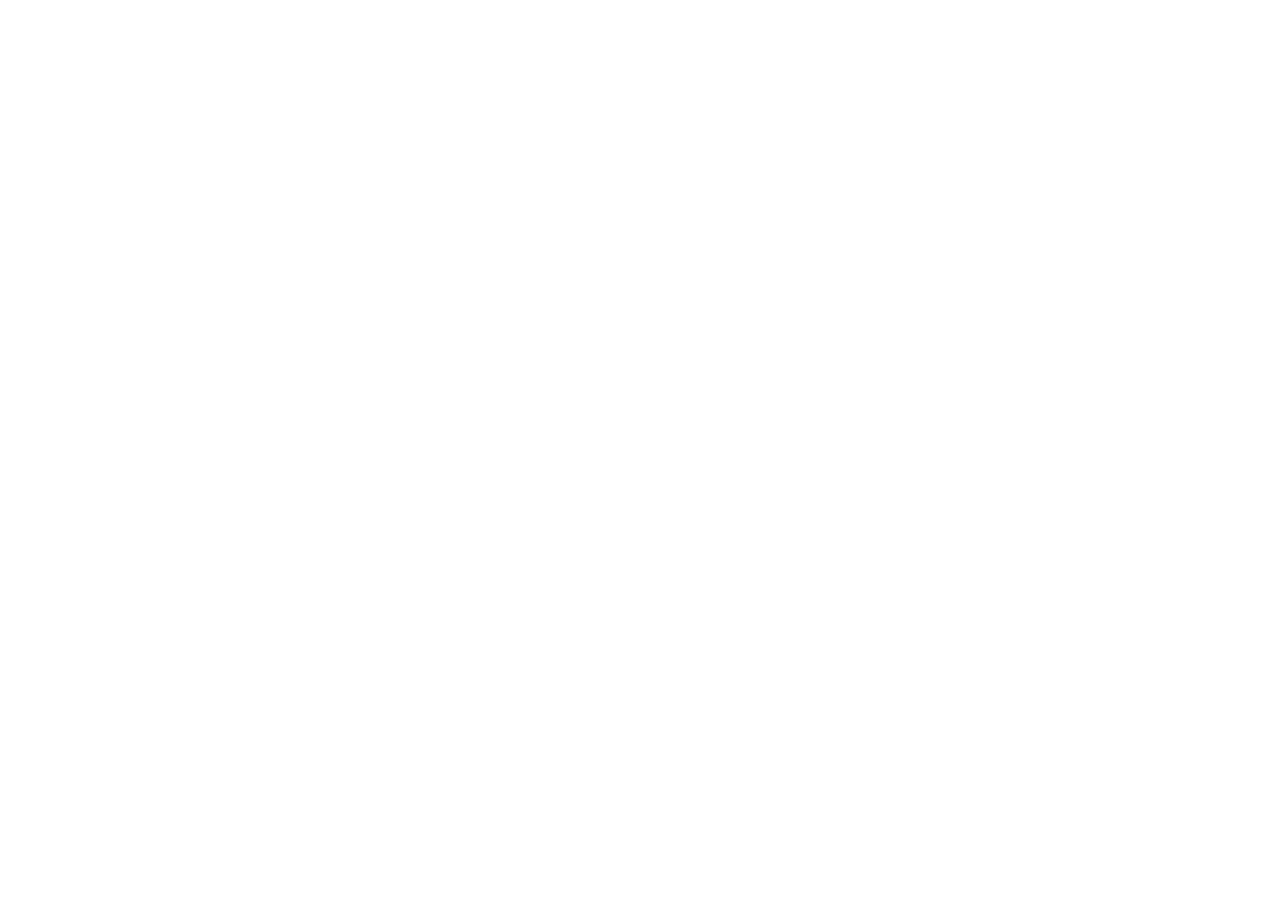
==== checkout-page/index.html @ a96fd0a9 "Initial Files" ====
<!DOCTYPE html>
<html lang="en">

<head>
    <meta charset="UTF-8">
    <meta http-equiv="X-UA-Compatible" content="IE=edge">
    <meta name="viewport" content="width=device-width, initial-scale=1.0">
    <link rel="stylesheet" href="main.css">
    <link rel="preconnect" href="https://fonts.gstatic.com">
    <link href="https://fonts.googleapis.com/css2?family=Montserrat:wght@600;700&display=swap" rel="stylesheet">
    <title>Checkout Page | Flacial</title>
</head>

<body>

</body>

</html>
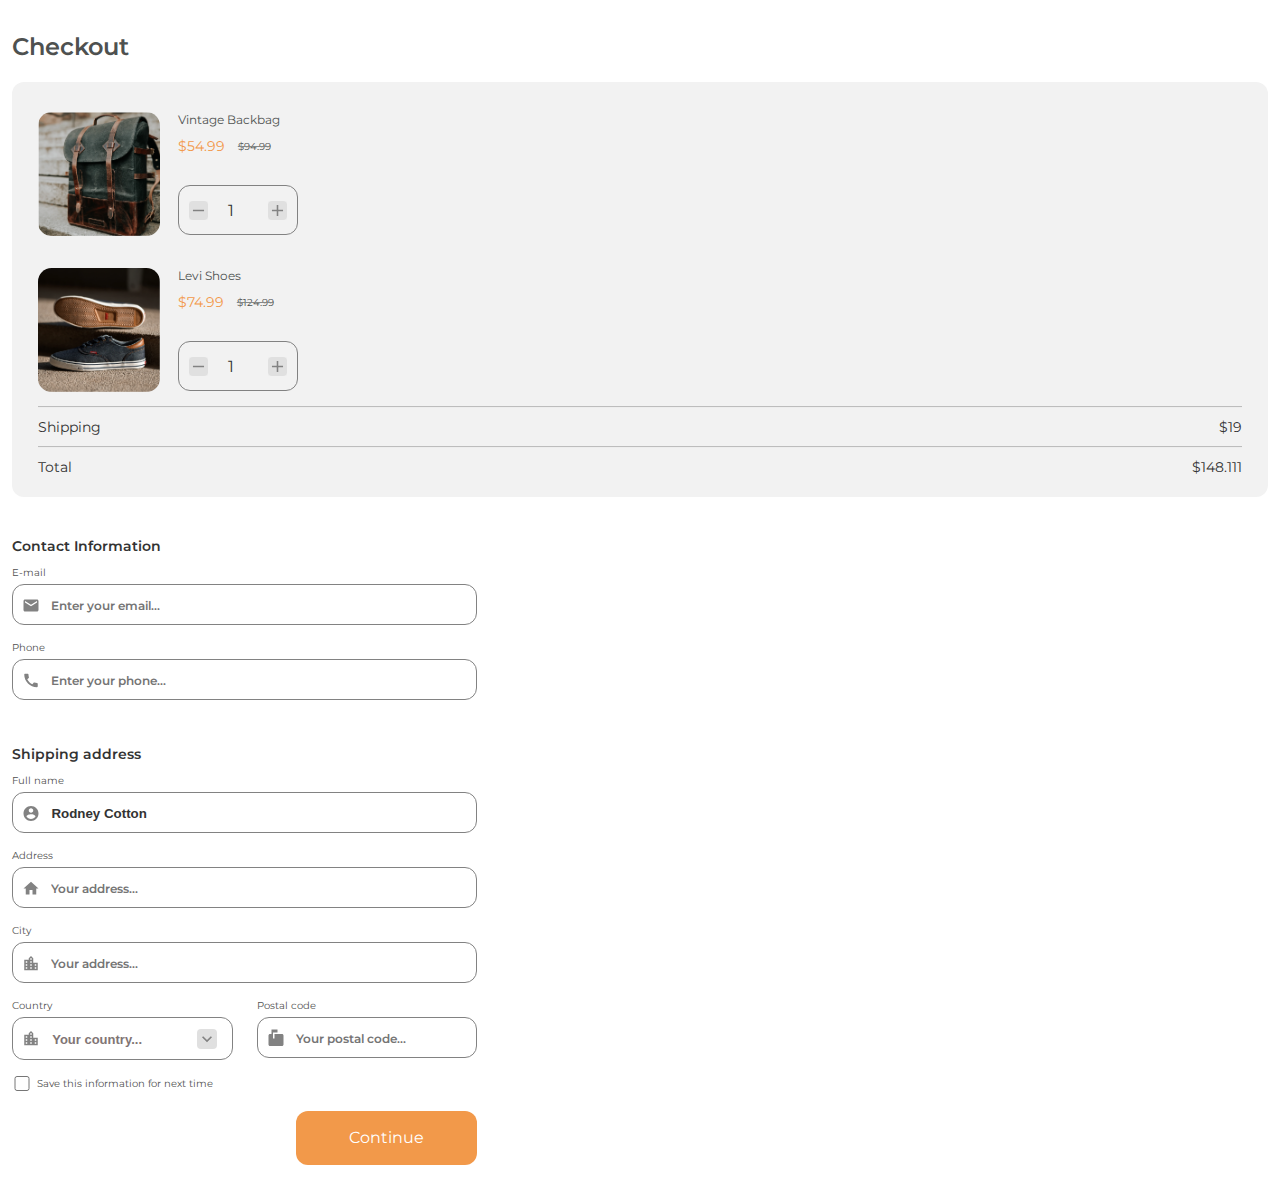
==== commit 2cebb7c9: "Build mobile view" ====
--- a/checkout-page/index.html
+++ b/checkout-page/index.html
@@ -12,7 +12,195 @@
 </head>
 
 <body>
-
+    <div class="wrapper">
+        <header>
+            <h2>
+                Checkout
+            </h2>
+        </header>
+        <div class="checkout">
+            <div class="checkout-items">
+                <div class="checkout-items-item">
+                    <div class="checkout-items-item-image">
+                        <img src="./photo1.png" alt="Bag" width="122" height="124">
+                    </div>
+                    <div class="checkout-items-item-info">
+                        <span class="checkout-items-item-info-name">
+                            Vintage Backbag
+                        </span>
+                        <div class="checkout-items-item-info-totals">
+                            <span class="checkout-items-item-info-price">
+                                $54.99
+                            </span>
+                            <span class="checkout-items-item-info-discount">
+                                $94.99
+                            </span>
+                        </div>
+                        <div class="checkout-button">
+                            <button>
+                                <svg xmlns="http://www.w3.org/2000/svg" height="19px" viewBox="0 0 24 24" width="19px"
+                                    fill="#828282">
+                                    <path d="M0 0h24v24H0V0z" fill="none" />
+                                    <path d="M19 13H5v-2h14v2z" /></svg>
+                            </button>
+                            <input class="button-input" type="number" value="1" />
+                            <button>
+                                <svg xmlns="http://www.w3.org/2000/svg" height="19px" viewBox="0 0 24 24" width="19px"
+                                    fill="#828282">
+                                    <path d="M0 0h24v24H0V0z" fill="none" />
+                                    <path d="M19 13h-6v6h-2v-6H5v-2h6V5h2v6h6v2z" /></svg>
+                            </button>
+                        </div>
+                    </div>
+                </div>
+                <div class="checkout-items-item">
+                    <div class="checkout-items-item-image">
+                        <img src="./photo2.png" alt="Shoe" width="122" height="124">
+                    </div>
+                    <div class="checkout-items-item-info">
+                        <span class="checkout-items-item-info-name">
+                            Levi Shoes
+                        </span>
+                        <div class="checkout-items-item-info-totals">
+                            <span class="checkout-items-item-info-price">
+                                $74.99
+                            </span>
+                            <span class="checkout-items-item-info-discount">
+                                $124.99
+                            </span>
+                        </div>
+                        <div class="checkout-button">
+                            <button>
+                                <svg xmlns="http://www.w3.org/2000/svg" height="19px" viewBox="0 0 24 24" width="19px"
+                                    fill="#828282">
+                                    <path d="M0 0h24v24H0V0z" fill="none" />
+                                    <path d="M19 13H5v-2h14v2z" /></svg>
+                            </button>
+                            <input class="button-input" type="number" value="1">
+                            <button>
+                                <svg xmlns="http://www.w3.org/2000/svg" height="19px" viewBox="0 0 24 24" width="19px"
+                                    fill="#828282">
+                                    <path d="M0 0h24v24H0V0z" fill="none" />
+                                    <path d="M19 13h-6v6h-2v-6H5v-2h6V5h2v6h6v2z" /></svg>
+                            </button>
+                        </div>
+                    </div>
+                </div>
+                <div class="checkout-items-item">
+
+                </div>
+            </div>
+            <div class="checkout-price">
+                <hr>
+                <div class="checkout-price-fin">
+                    <span class="checkout-price-fin-name">Shipping</span>
+                    <span class="checkout-price-fin-price">$19</span>
+                </div>
+                <hr>
+                <div class="checkout-price-fin">
+                    <span class="checkout-price-fin-name">Total</span>
+                    <span class="checkout-price-fin-price">$148.111</span>
+                </div>
+            </div>
+        </div>
+        <form class="input-fields">
+            <div class="input-fields-contact">
+                <h4>Contact Information</h4>
+                <div class="input-field">
+                    <span>E-mail</span>
+                    <input type="email" required placeholder="Enter your email...">
+                    <svg xmlns="http://www.w3.org/2000/svg" height="19px" viewBox="0 0 24 24" width="18px"
+                        fill="#000000">
+                        <path d="M0 0h24v24H0z" fill="none" />
+                        <path
+                            d="M20 4H4c-1.1 0-1.99.9-1.99 2L2 18c0 1.1.9 2 2 2h16c1.1 0 2-.9 2-2V6c0-1.1-.9-2-2-2zm0 4l-8 5-8-5V6l8 5 8-5v2z" />
+                        </svg>
+                </div>
+                <div class="input-field">
+                    <span>Phone</span>
+                    <input type="number" required placeholder="Enter your phone...">
+                    <svg xmlns="http://www.w3.org/2000/svg" height="19px" viewBox="0 0 24 24" width="18px"
+                        fill="#000000">
+                        <path d="M0 0h24v24H0z" fill="none" />
+                        <path
+                            d="M20.01 15.38c-1.23 0-2.42-.2-3.53-.56-.35-.12-.74-.03-1.01.24l-1.57 1.97c-2.83-1.35-5.48-3.9-6.89-6.83l1.95-1.66c.27-.28.35-.67.24-1.02-.37-1.11-.56-2.3-.56-3.53 0-.54-.45-.99-.99-.99H4.19C3.65 3 3 3.24 3 3.99 3 13.28 10.73 21 20.01 21c.71 0 .99-.63.99-1.18v-3.45c0-.54-.45-.99-.99-.99z" />
+                        </svg>
+                </div>
+            </div>
+            <div class="input-fields-address">
+                    <h4>Shipping address</h4>
+                    <div class="input-field">
+                        <span>Full name</span>
+                        <input type="text" required placeholder="Your full name..." value="Rodney Cotton">
+                        <svg xmlns="http://www.w3.org/2000/svg" height="19px" viewBox="0 0 24 24" width="18px"
+                            fill="#000000">
+                            <path d="M0 0h24v24H0z" fill="none" />
+                            <path
+                                d="M12 2C6.48 2 2 6.48 2 12s4.48 10 10 10 10-4.48 10-10S17.52 2 12 2zm0 3c1.66 0 3 1.34 3 3s-1.34 3-3 3-3-1.34-3-3 1.34-3 3-3zm0 14.2c-2.5 0-4.71-1.28-6-3.22.03-1.99 4-3.08 6-3.08 1.99 0 5.97 1.09 6 3.08-1.29 1.94-3.5 3.22-6 3.22z" />
+                            </svg>
+                    </div>
+                    <div class="input-field">
+                        <span>Address</span>
+                        <input type="text" required placeholder="Your address...">
+                        <svg xmlns="http://www.w3.org/2000/svg" height="19px" viewBox="0 0 24 24" width="18px"
+                            fill="#000000">
+                            <path d="M0 0h24v24H0z" fill="none" />
+                            <path d="M10 20v-6h4v6h5v-8h3L12 3 2 12h3v8z" /></svg>
+                    </div>
+                    <div class="input-field">
+                        <span>City</span>
+                        <input type="text" required placeholder="Your address...">
+                        <svg xmlns="http://www.w3.org/2000/svg" height="19px" viewBox="0 0 24 24" width="18px"
+                            fill="#000000">
+                            <path d="M0 0h24v24H0z" fill="none" />
+                            <path
+                                d="M15 11V5l-3-3-3 3v2H3v14h18V11h-6zm-8 8H5v-2h2v2zm0-4H5v-2h2v2zm0-4H5V9h2v2zm6 8h-2v-2h2v2zm0-4h-2v-2h2v2zm0-4h-2V9h2v2zm0-4h-2V5h2v2zm6 12h-2v-2h2v2zm0-4h-2v-2h2v2z" />
+                            </svg>
+                    </div>
+                    <div class="location-info">
+                        <div class="input-field">
+                            <span>Country</span>
+                            <div class="select-container">
+                                <div class="select">
+                                    <select>
+                                        <option class="default-option" value="">Your country...</option>
+                                        <option value="Iceland">Iceland</option>
+                                        <option value="United Kingdom">United Kingdom</option>
+                                        <option value="Palestine">Palestine</option>
+                                    </select>
+                                    <svg xmlns="http://www.w3.org/2000/svg" height="24" viewBox="0 0 24 24" width="24">
+                                        <path d="M24 24H0V0h24v24z" fill="none" opacity=".87" />
+                                        <path d="M16.59 8.59L12 13.17 7.41 8.59 6 10l6 6 6-6-1.41-1.41z" /></svg>
+                                </div>
+                            </div>
+                            <svg xmlns="http://www.w3.org/2000/svg" height="19px" viewBox="0 0 24 24" width="18px"
+                                fill="#000000">
+                                <path d="M0 0h24v24H0z" fill="none" />
+                                <path
+                                    d="M15 11V5l-3-3-3 3v2H3v14h18V11h-6zm-8 8H5v-2h2v2zm0-4H5v-2h2v2zm0-4H5V9h2v2zm6 8h-2v-2h2v2zm0-4h-2v-2h2v2zm0-4h-2V9h2v2zm0-4h-2V5h2v2zm6 12h-2v-2h2v2zm0-4h-2v-2h2v2z" />
+                                </svg>
+                        </div>
+                        <div class="input-field">
+                            <span>Postal code</span>
+                            <input type="number" required placeholder="Your postal code...">
+                            <svg xmlns="http://www.w3.org/2000/svg" height="19px" viewBox="0 0 24 24" width="18px"
+                                fill="#000000">
+                                <path d="M-618-3000H782V600H-618zM0 0h24v24H0z" fill="none" />
+                                <path
+                                    d="M20 6H10v6H8V4h6V0H6v6H4c-1.1 0-2 .9-2 2v12c0 1.1.9 2 2 2h16c1.1 0 2-.9 2-2V8c0-1.1-.9-2-2-2z" />
+                                </svg>
+                        </div>
+                    </div>
+            </div>
+            <div class="checkbox-container">
+                <input class="checkbox" type="checkbox">
+                <label for="checkbox">Save this information for next time</label>
+            </div>
+            <div class="submit-button-container">
+                <input type="submit" value="Continue">
+            </div>
+        </form>
+    </div>
 </body>
 
 </html>--- a/checkout-page/main.css
+++ b/checkout-page/main.css
@@ -0,0 +1,315 @@
+*,
+*::before,
+*::after {
+    box-sizing: border-box;
+    padding: 0;
+    margin: 0;
+}
+
+:root {
+    --size-14: 0.875rem;
+    --size-24: 1.5rem;
+    --size-12: 0.75rem;
+    --size-18: 1.125rem;
+    --size-10: 0.625rem;
+    --color-gray2:#4E5150;
+    --color-gray4:#BDBDBD;
+    --color-gray1:#E5E5E5;
+    --color-gray3:#A9A9A9;
+    --color-gray5:#333333;
+    --color-gray9:#828282;
+    --color-gray7:#4F4F4F;
+    --color-gray8:#E0E0E0;
+    --color-gray6:#F2F2F2;
+    --fonts-monst: "Montserrat", sans-serif;
+}
+
+.wrapper {
+    padding: 2rem var(--size-12) 2rem var(--size-12);
+}
+
+header h2 {
+    font-family: var(--fonts-monst);
+    color: #4E5150;
+    font-weight: 600;
+    margin: 0;
+}
+
+.checkout {
+    background-color: var(--color-gray6);
+    border-radius: var(--size-12);
+    margin-top: 1.3125rem;
+    padding: 1.875rem 1.625rem 1.3rem 1.625rem;
+}
+
+.checkout-items {
+    font-family: var(--fonts-monst);
+    color: var(--color-gray2);
+}
+
+.checkout-items .checkout-items-item:nth-child(1) {
+    margin-bottom: 1.75rem;
+}
+
+.checkout-items-item {
+    display: flex;
+}
+
+.checkout-items-item-info {
+    display: flex;
+    flex-direction: column;
+    flex: 1;
+}
+
+.checkout-items-item-info-name {
+    font-size: var(--size-12);
+    margin-bottom: 0.3125rem;
+}
+
+.checkout-items-item-info-price {
+    font-size: var(--size-14);
+    color:#F2994A;
+    margin-right: 0.8rem;
+}
+
+.checkout-items-item-info-discount {
+    font-size: var(--size-10);
+    text-decoration: line-through;
+    text-decoration-color: #858887;
+}
+
+.checkout-items-item-image img {
+    border-radius: 0.85rem;
+    margin-right: var(--size-18);
+}
+
+.checkout-items-item-info-totals {
+    display: flex;
+    align-items: center;
+    margin-top: 0.3125rem;
+}
+
+.checkout-button {
+    border-radius: 12px;
+    border: 1px solid #828282;
+    display: flex;
+    padding: .9rem var(--size-10) .9rem var(--size-10);
+    margin-top: auto;
+    margin-bottom: 0.3rem;
+    max-width: 7.5rem;
+    justify-content: space-between;
+    align-items: center;
+}
+
+.checkout-button svg {
+    border-radius: 4px;
+    background-color: #E0E0E0;
+    transition: all .3s ease;
+}
+
+button {
+    border: none;
+    display: flex;
+    cursor: pointer;
+}
+
+.button-input {
+    border: none;
+    background: transparent;
+    width: 50%;
+    font-family: var(--fonts-monst);
+    font-size: 1rem;
+    color: #333333;
+    text-align: center;
+}
+
+button:hover svg{
+    background-color: #c4c4c4;
+}
+
+.checkout-price-fin {
+    font-family: var(--fonts-monst);
+    color: #333333;
+    font-size: var(--size-14);
+    display: flex;
+}
+
+.checkout-price-fin-price {
+    margin-left: auto;
+}
+
+hr {
+    border-top: 1px solid #BDBDBD;
+    border-left: none;
+    border-right: none;
+    margin-top: var(--size-10);
+    margin-bottom: var(--size-10);
+}
+
+.input-fields {
+    font-family: var(--fonts-monst);
+    margin-top: 2.5rem;
+    max-width: 465px;
+}
+
+.input-field {
+    position: relative;
+    margin-bottom: 1rem;
+}
+
+.input-fields-contact {
+    margin-bottom: 2.8125rem;
+}
+
+.input-fields-contact h4, .input-fields-address h4 {
+    color: var(--color-gray5);
+    font-weight: 600;
+    margin-bottom: 0.6875rem;
+    font-size: var(--size-14);
+}
+
+.input-field span {
+    font-size: var(--size-10);
+    color: var(--color-gray7);
+    margin-bottom: 0.3125rem;
+    display: block;
+}
+
+.input-field input, select {
+    display: block;
+    border: 1px solid #828282;
+    border-radius: 12px;
+    width: 100%;
+    padding: 0.8rem 0.2rem 0.7rem 2.4rem;
+    color: var(--color-gray5);
+    font-weight: 600;
+    max-width: 465px;
+}
+
+.input-field input:focus {
+    box-shadow: 0 0 0 3px rgb(185, 185, 255);
+    outline: none;
+}
+
+.input-field svg {
+    position: absolute;
+    fill: #828282;
+    top: 1.9rem;
+    left: 10px;
+}
+
+::placeholder {
+    font-family: 'Montserrat';
+    font-style: normal;
+    font-weight: 600;
+    font-size: var(--size-12);
+    line-height: 15px;
+}
+
+.default-option {
+    font-family: 'Montserrat';
+    font-style: normal;
+    font-weight: 600;
+    font-size: var(--size-12);
+    line-height: 15px;
+    color: var(--color-gray5);
+}
+
+.location-info {
+    display: grid;
+    grid-template-columns: 1fr 1fr;
+    column-gap: 1.5rem;
+    max-width: 465px;
+}
+
+select {
+    background-color: transparent;
+    color: #817575;
+    padding: 0.8rem 0.2rem 0.7rem 2.2rem;
+    font-size: 13px;
+}
+
+.select {
+    position: relative;
+}
+
+.select::before {
+    content: '';
+    width: 20px;
+    height: 20px;
+    background-color: white;
+    position: absolute;
+    right: 1%;
+    top: 25%;
+    pointer-events: none;
+}
+
+
+.select svg {
+    width: 20px;
+    height: 20px;
+    background-color: #E0E0E0;
+    position: absolute;
+    left: 84%;
+    top: 29%;
+    border-radius: 4px;
+    pointer-events: none;
+}
+
+option {
+    font-size: 14px;
+    font-weight: 600;
+}
+
+.checkbox {
+    width: 20px;
+    height: 15px;
+}
+
+.checkbox-container {
+    display: flex;
+    align-items: center;
+}
+
+label {
+    font-size: 10px;
+    color: var(--color-gray7);
+    font-family: var(--fonts-monst);
+    margin-left: 0.3rem;
+}
+
+.submit-button-container {
+    display: flex;
+    justify-content: flex-end;
+    margin-top: 1.25rem;
+}
+
+.submit-button-container input {
+    border: none;
+    background-color: #F2994A;
+    color: white;
+    font-family: 'Montserrat';
+    padding: 1.1rem 3.3rem 1.1rem 3.3rem;
+    font-size: 1rem;
+    border-radius: 12px;
+}
+
+@media only screen and (max-width: 340px) {
+    .checkout-items-item {
+        display: flex;
+        flex-direction: column;
+        align-items: center;
+    }
+
+    .checkout-button {
+        margin-top: 1rem;
+    }
+
+    .checkout-items-item-image img {
+        margin-right: 0;
+    }
+
+    .location-info {
+        display: block;
+    }
+}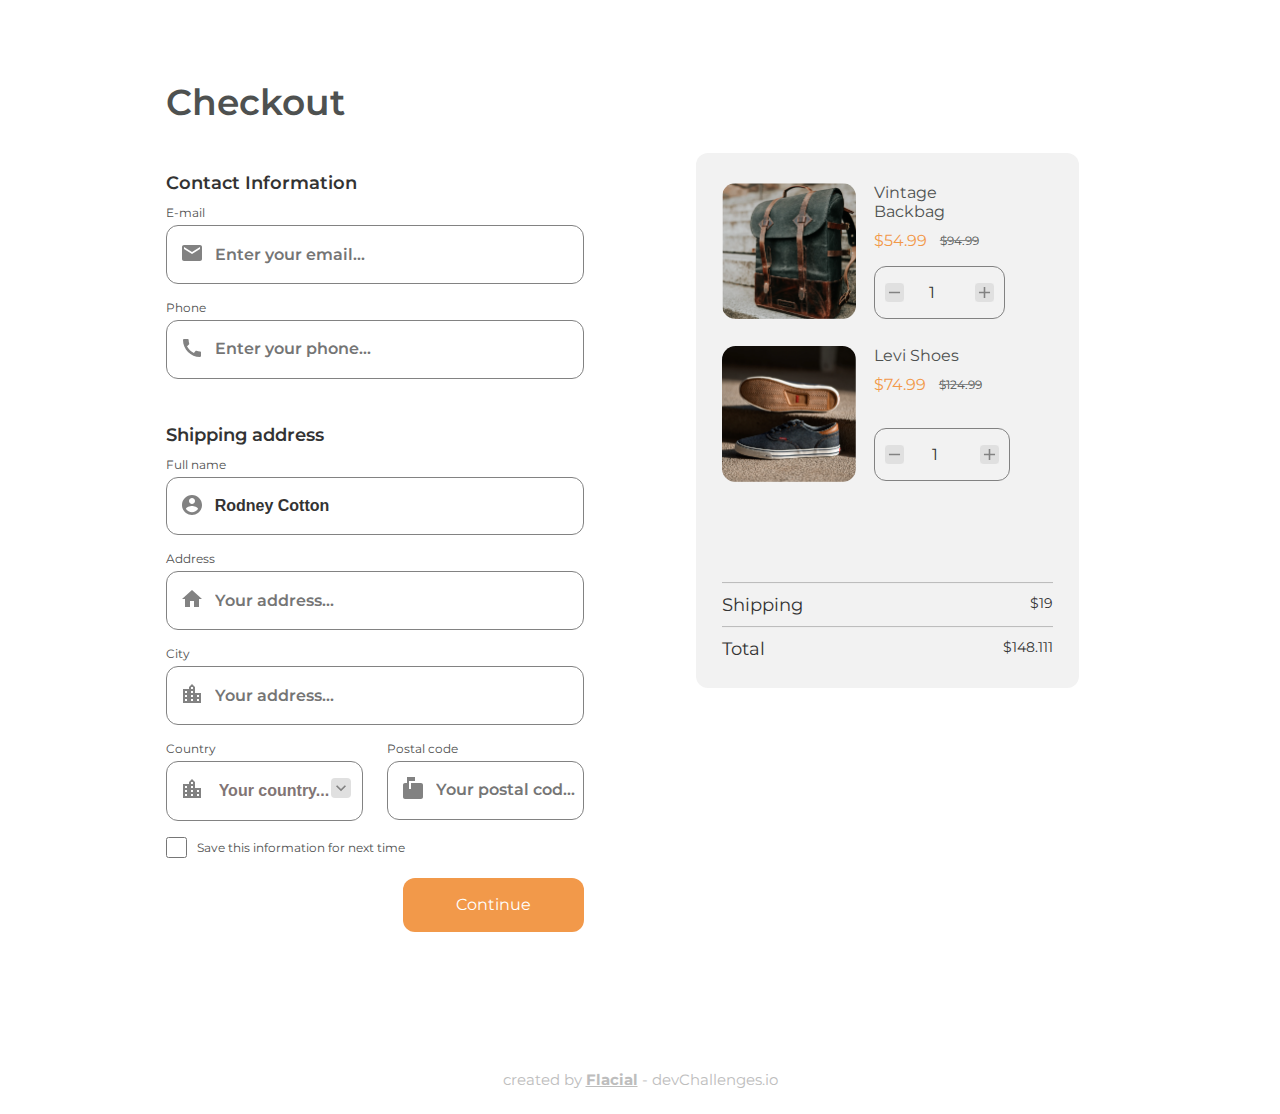
==== commit 7a895255: "Complete Project" ====
--- a/checkout-page/index.html
+++ b/checkout-page/index.html
@@ -5,6 +5,10 @@
     <meta charset="UTF-8">
     <meta http-equiv="X-UA-Compatible" content="IE=edge">
     <meta name="viewport" content="width=device-width, initial-scale=1.0">
+    <link rel="apple-touch-icon" sizes="180x180" href=".assets/apple-touch-icon.png">
+    <link rel="icon" type="image/png" sizes="32x32" href="./assets/favicon-32x32.png">
+    <link rel="icon" type="image/png" sizes="16x16" href="./assets/favicon-16x16.png">
+    <link rel="manifest" href="./assets/site.webmanifest">
     <link rel="stylesheet" href="main.css">
     <link rel="preconnect" href="https://fonts.gstatic.com">
     <link href="https://fonts.googleapis.com/css2?family=Montserrat:wght@600;700&display=swap" rel="stylesheet">
@@ -12,167 +16,145 @@
 </head>
 
 <body>
-    <div class="wrapper">
-        <header>
-            <h2>
-                Checkout
-            </h2>
-        </header>
-        <div class="checkout">
-            <div class="checkout-items">
-                <div class="checkout-items-item">
-                    <div class="checkout-items-item-image">
-                        <img src="./photo1.png" alt="Bag" width="122" height="124">
-                    </div>
-                    <div class="checkout-items-item-info">
-                        <span class="checkout-items-item-info-name">
-                            Vintage Backbag
-                        </span>
-                        <div class="checkout-items-item-info-totals">
-                            <span class="checkout-items-item-info-price">
-                                $54.99
+    <div class="parent-wrapper">
+        <div class="wrapper">
+            <header>
+                <h2>
+                    Checkout
+                </h2>
+            </header>
+            <div class="checkout">
+                <div class="checkout-items">
+                    <div class="checkout-items-item">
+                        <div class="checkout-items-item-image">
+                            <img src="./photo1.png" alt="Bag" width="122" height="124">
+                        </div>
+                        <div class="checkout-items-item-info">
+                            <span class="checkout-items-item-info-name">
+                                Vintage Backbag
                             </span>
-                            <span class="checkout-items-item-info-discount">
-                                $94.99
+                            <div class="checkout-items-item-info-totals">
+                                <span class="checkout-items-item-info-price">
+                                    $54.99
+                                </span>
+                                <span class="checkout-items-item-info-discount">
+                                    $94.99
+                                </span>
+                            </div>
+                            <div class="checkout-button">
+                                <button>
+                                    <svg xmlns="http://www.w3.org/2000/svg" height="19px" viewBox="0 0 24 24" width="19px"
+                                        fill="#828282">
+                                        <path d="M0 0h24v24H0V0z" fill="none" />
+                                        <path d="M19 13H5v-2h14v2z" /></svg>
+                                </button>
+                                <input class="button-input" type="number" value="1" />
+                                <button>
+                                    <svg xmlns="http://www.w3.org/2000/svg" height="19px" viewBox="0 0 24 24" width="19px"
+                                        fill="#828282">
+                                        <path d="M0 0h24v24H0V0z" fill="none" />
+                                        <path d="M19 13h-6v6h-2v-6H5v-2h6V5h2v6h6v2z" /></svg>
+                                </button>
+                            </div>
+                        </div>
+                    </div>
+                    <div class="checkout-items-item">
+                        <div class="checkout-items-item-image">
+                            <img src="./photo2.png" alt="Shoe" width="122" height="124">
+                        </div>
+                        <div class="checkout-items-item-info">
+                            <span class="checkout-items-item-info-name">
+                                Levi Shoes
                             </span>
-                        </div>
-                        <div class="checkout-button">
-                            <button>
-                                <svg xmlns="http://www.w3.org/2000/svg" height="19px" viewBox="0 0 24 24" width="19px"
-                                    fill="#828282">
-                                    <path d="M0 0h24v24H0V0z" fill="none" />
-                                    <path d="M19 13H5v-2h14v2z" /></svg>
-                            </button>
-                            <input class="button-input" type="number" value="1" />
-                            <button>
-                                <svg xmlns="http://www.w3.org/2000/svg" height="19px" viewBox="0 0 24 24" width="19px"
-                                    fill="#828282">
-                                    <path d="M0 0h24v24H0V0z" fill="none" />
-                                    <path d="M19 13h-6v6h-2v-6H5v-2h6V5h2v6h6v2z" /></svg>
-                            </button>
-                        </div>
-                    </div>
-                </div>
-                <div class="checkout-items-item">
-                    <div class="checkout-items-item-image">
-                        <img src="./photo2.png" alt="Shoe" width="122" height="124">
-                    </div>
-                    <div class="checkout-items-item-info">
-                        <span class="checkout-items-item-info-name">
-                            Levi Shoes
-                        </span>
-                        <div class="checkout-items-item-info-totals">
-                            <span class="checkout-items-item-info-price">
-                                $74.99
-                            </span>
-                            <span class="checkout-items-item-info-discount">
-                                $124.99
-                            </span>
-                        </div>
-                        <div class="checkout-button">
-                            <button>
-                                <svg xmlns="http://www.w3.org/2000/svg" height="19px" viewBox="0 0 24 24" width="19px"
-                                    fill="#828282">
-                                    <path d="M0 0h24v24H0V0z" fill="none" />
-                                    <path d="M19 13H5v-2h14v2z" /></svg>
-                            </button>
-                            <input class="button-input" type="number" value="1">
-                            <button>
-                                <svg xmlns="http://www.w3.org/2000/svg" height="19px" viewBox="0 0 24 24" width="19px"
-                                    fill="#828282">
-                                    <path d="M0 0h24v24H0V0z" fill="none" />
-                                    <path d="M19 13h-6v6h-2v-6H5v-2h6V5h2v6h6v2z" /></svg>
-                            </button>
-                        </div>
-                    </div>
-                </div>
-                <div class="checkout-items-item">
-
+                            <div class="checkout-items-item-info-totals">
+                                <span class="checkout-items-item-info-price">
+                                    $74.99
+                                </span>
+                                <span class="checkout-items-item-info-discount">
+                                    $124.99
+                                </span>
+                            </div>
+                            <div class="checkout-button">
+                                <button>
+                                    <svg xmlns="http://www.w3.org/2000/svg" height="19px" viewBox="0 0 24 24" width="19px"
+                                        fill="#828282">
+                                        <path d="M0 0h24v24H0V0z" fill="none" />
+                                        <path d="M19 13H5v-2h14v2z" /></svg>
+                                </button>
+                                <input class="button-input" type="number" value="1">
+                                <button>
+                                    <svg xmlns="http://www.w3.org/2000/svg" height="19px" viewBox="0 0 24 24" width="19px"
+                                        fill="#828282">
+                                        <path d="M0 0h24v24H0V0z" fill="none" />
+                                        <path d="M19 13h-6v6h-2v-6H5v-2h6V5h2v6h6v2z" /></svg>
+                                </button>
+                            </div>
+                        </div>
+                    </div>
+                    <div class="checkout-items-item">
+    
+                    </div>
+                </div>
+                <div class="checkout-price">
+                    <hr>
+                    <div class="checkout-price-fin">
+                        <span class="checkout-price-fin-name">Shipping</span>
+                        <span class="checkout-price-fin-price">$19</span>
+                    </div>
+                    <hr>
+                    <div class="checkout-price-fin">
+                        <span class="checkout-price-fin-name">Total</span>
+                        <span class="checkout-price-fin-price">$148.111</span>
+                    </div>
                 </div>
             </div>
-            <div class="checkout-price">
-                <hr>
-                <div class="checkout-price-fin">
-                    <span class="checkout-price-fin-name">Shipping</span>
-                    <span class="checkout-price-fin-price">$19</span>
-                </div>
-                <hr>
-                <div class="checkout-price-fin">
-                    <span class="checkout-price-fin-name">Total</span>
-                    <span class="checkout-price-fin-price">$148.111</span>
-                </div>
-            </div>
-        </div>
-        <form class="input-fields">
-            <div class="input-fields-contact">
-                <h4>Contact Information</h4>
-                <div class="input-field">
-                    <span>E-mail</span>
-                    <input type="email" required placeholder="Enter your email...">
-                    <svg xmlns="http://www.w3.org/2000/svg" height="19px" viewBox="0 0 24 24" width="18px"
-                        fill="#000000">
-                        <path d="M0 0h24v24H0z" fill="none" />
-                        <path
-                            d="M20 4H4c-1.1 0-1.99.9-1.99 2L2 18c0 1.1.9 2 2 2h16c1.1 0 2-.9 2-2V6c0-1.1-.9-2-2-2zm0 4l-8 5-8-5V6l8 5 8-5v2z" />
-                        </svg>
-                </div>
-                <div class="input-field">
-                    <span>Phone</span>
-                    <input type="number" required placeholder="Enter your phone...">
-                    <svg xmlns="http://www.w3.org/2000/svg" height="19px" viewBox="0 0 24 24" width="18px"
-                        fill="#000000">
-                        <path d="M0 0h24v24H0z" fill="none" />
-                        <path
-                            d="M20.01 15.38c-1.23 0-2.42-.2-3.53-.56-.35-.12-.74-.03-1.01.24l-1.57 1.97c-2.83-1.35-5.48-3.9-6.89-6.83l1.95-1.66c.27-.28.35-.67.24-1.02-.37-1.11-.56-2.3-.56-3.53 0-.54-.45-.99-.99-.99H4.19C3.65 3 3 3.24 3 3.99 3 13.28 10.73 21 20.01 21c.71 0 .99-.63.99-1.18v-3.45c0-.54-.45-.99-.99-.99z" />
-                        </svg>
-                </div>
-            </div>
-            <div class="input-fields-address">
-                    <h4>Shipping address</h4>
+            <form class="input-fields">
+                <div class="input-fields-contact">
+                    <h4>Contact Information</h4>
                     <div class="input-field">
-                        <span>Full name</span>
-                        <input type="text" required placeholder="Your full name..." value="Rodney Cotton">
+                        <span>E-mail</span>
+                        <input type="email" required placeholder="Enter your email...">
                         <svg xmlns="http://www.w3.org/2000/svg" height="19px" viewBox="0 0 24 24" width="18px"
                             fill="#000000">
                             <path d="M0 0h24v24H0z" fill="none" />
                             <path
-                                d="M12 2C6.48 2 2 6.48 2 12s4.48 10 10 10 10-4.48 10-10S17.52 2 12 2zm0 3c1.66 0 3 1.34 3 3s-1.34 3-3 3-3-1.34-3-3 1.34-3 3-3zm0 14.2c-2.5 0-4.71-1.28-6-3.22.03-1.99 4-3.08 6-3.08 1.99 0 5.97 1.09 6 3.08-1.29 1.94-3.5 3.22-6 3.22z" />
+                                d="M20 4H4c-1.1 0-1.99.9-1.99 2L2 18c0 1.1.9 2 2 2h16c1.1 0 2-.9 2-2V6c0-1.1-.9-2-2-2zm0 4l-8 5-8-5V6l8 5 8-5v2z" />
                             </svg>
                     </div>
                     <div class="input-field">
-                        <span>Address</span>
-                        <input type="text" required placeholder="Your address...">
-                        <svg xmlns="http://www.w3.org/2000/svg" height="19px" viewBox="0 0 24 24" width="18px"
-                            fill="#000000">
-                            <path d="M0 0h24v24H0z" fill="none" />
-                            <path d="M10 20v-6h4v6h5v-8h3L12 3 2 12h3v8z" /></svg>
-                    </div>
-                    <div class="input-field">
-                        <span>City</span>
-                        <input type="text" required placeholder="Your address...">
+                        <span>Phone</span>
+                        <input type="tel" required placeholder="Enter your phone...">
                         <svg xmlns="http://www.w3.org/2000/svg" height="19px" viewBox="0 0 24 24" width="18px"
                             fill="#000000">
                             <path d="M0 0h24v24H0z" fill="none" />
                             <path
-                                d="M15 11V5l-3-3-3 3v2H3v14h18V11h-6zm-8 8H5v-2h2v2zm0-4H5v-2h2v2zm0-4H5V9h2v2zm6 8h-2v-2h2v2zm0-4h-2v-2h2v2zm0-4h-2V9h2v2zm0-4h-2V5h2v2zm6 12h-2v-2h2v2zm0-4h-2v-2h2v2z" />
+                                d="M20.01 15.38c-1.23 0-2.42-.2-3.53-.56-.35-.12-.74-.03-1.01.24l-1.57 1.97c-2.83-1.35-5.48-3.9-6.89-6.83l1.95-1.66c.27-.28.35-.67.24-1.02-.37-1.11-.56-2.3-.56-3.53 0-.54-.45-.99-.99-.99H4.19C3.65 3 3 3.24 3 3.99 3 13.28 10.73 21 20.01 21c.71 0 .99-.63.99-1.18v-3.45c0-.54-.45-.99-.99-.99z" />
                             </svg>
                     </div>
-                    <div class="location-info">
+                </div>
+                <div class="input-fields-address">
+                        <h4>Shipping address</h4>
                         <div class="input-field">
-                            <span>Country</span>
-                            <div class="select-container">
-                                <div class="select">
-                                    <select>
-                                        <option class="default-option" value="">Your country...</option>
-                                        <option value="Iceland">Iceland</option>
-                                        <option value="United Kingdom">United Kingdom</option>
-                                        <option value="Palestine">Palestine</option>
-                                    </select>
-                                    <svg xmlns="http://www.w3.org/2000/svg" height="24" viewBox="0 0 24 24" width="24">
-                                        <path d="M24 24H0V0h24v24z" fill="none" opacity=".87" />
-                                        <path d="M16.59 8.59L12 13.17 7.41 8.59 6 10l6 6 6-6-1.41-1.41z" /></svg>
-                                </div>
-                            </div>
+                            <span>Full name</span>
+                            <input type="text" required placeholder="Your full name..." value="Rodney Cotton">
+                            <svg xmlns="http://www.w3.org/2000/svg" height="19px" viewBox="0 0 24 24" width="18px"
+                                fill="#000000">
+                                <path d="M0 0h24v24H0z" fill="none" />
+                                <path
+                                    d="M12 2C6.48 2 2 6.48 2 12s4.48 10 10 10 10-4.48 10-10S17.52 2 12 2zm0 3c1.66 0 3 1.34 3 3s-1.34 3-3 3-3-1.34-3-3 1.34-3 3-3zm0 14.2c-2.5 0-4.71-1.28-6-3.22.03-1.99 4-3.08 6-3.08 1.99 0 5.97 1.09 6 3.08-1.29 1.94-3.5 3.22-6 3.22z" />
+                                </svg>
+                        </div>
+                        <div class="input-field">
+                            <span>Address</span>
+                            <input type="text" required placeholder="Your address...">
+                            <svg xmlns="http://www.w3.org/2000/svg" height="19px" viewBox="0 0 24 24" width="18px"
+                                fill="#000000">
+                                <path d="M0 0h24v24H0z" fill="none" />
+                                <path d="M10 20v-6h4v6h5v-8h3L12 3 2 12h3v8z" /></svg>
+                        </div>
+                        <div class="input-field">
+                            <span>City</span>
+                            <input type="text" required placeholder="Your address...">
                             <svg xmlns="http://www.w3.org/2000/svg" height="19px" viewBox="0 0 24 24" width="18px"
                                 fill="#000000">
                                 <path d="M0 0h24v24H0z" fill="none" />
@@ -180,27 +162,59 @@
                                     d="M15 11V5l-3-3-3 3v2H3v14h18V11h-6zm-8 8H5v-2h2v2zm0-4H5v-2h2v2zm0-4H5V9h2v2zm6 8h-2v-2h2v2zm0-4h-2v-2h2v2zm0-4h-2V9h2v2zm0-4h-2V5h2v2zm6 12h-2v-2h2v2zm0-4h-2v-2h2v2z" />
                                 </svg>
                         </div>
-                        <div class="input-field">
-                            <span>Postal code</span>
-                            <input type="number" required placeholder="Your postal code...">
-                            <svg xmlns="http://www.w3.org/2000/svg" height="19px" viewBox="0 0 24 24" width="18px"
-                                fill="#000000">
-                                <path d="M-618-3000H782V600H-618zM0 0h24v24H0z" fill="none" />
-                                <path
-                                    d="M20 6H10v6H8V4h6V0H6v6H4c-1.1 0-2 .9-2 2v12c0 1.1.9 2 2 2h16c1.1 0 2-.9 2-2V8c0-1.1-.9-2-2-2z" />
-                                </svg>
-                        </div>
-                    </div>
-            </div>
-            <div class="checkbox-container">
-                <input class="checkbox" type="checkbox">
-                <label for="checkbox">Save this information for next time</label>
-            </div>
-            <div class="submit-button-container">
-                <input type="submit" value="Continue">
-            </div>
-        </form>
+                        <div class="location-info">
+                            <div class="input-field">
+                                <span>Country</span>
+                                <div class="select-container">
+                                    <div class="select">
+                                        <select>
+                                            <option class="default-option" value="">Your country...</option>
+                                            <option value="Iceland">Iceland</option>
+                                            <option value="United Kingdom">United Kingdom</option>
+                                            <option value="Palestine">Palestine</option>
+                                        </select>
+                                        <svg xmlns="http://www.w3.org/2000/svg" height="24" viewBox="0 0 24 24" width="24">
+                                            <path d="M24 24H0V0h24v24z" fill="none" opacity=".87" />
+                                            <path d="M16.59 8.59L12 13.17 7.41 8.59 6 10l6 6 6-6-1.41-1.41z" /></svg>
+                                    </div>
+                                </div>
+                                <svg xmlns="http://www.w3.org/2000/svg" height="19px" viewBox="0 0 24 24" width="18px"
+                                    fill="#000000">
+                                    <path d="M0 0h24v24H0z" fill="none" />
+                                    <path
+                                        d="M15 11V5l-3-3-3 3v2H3v14h18V11h-6zm-8 8H5v-2h2v2zm0-4H5v-2h2v2zm0-4H5V9h2v2zm6 8h-2v-2h2v2zm0-4h-2v-2h2v2zm0-4h-2V9h2v2zm0-4h-2V5h2v2zm6 12h-2v-2h2v2zm0-4h-2v-2h2v2z" />
+                                    </svg>
+                            </div>
+                            <div class="input-field">
+                                <span>Postal code</span>
+                                <input size="5" maxlength="5" type="text" required placeholder="Your postal code...">
+                                <svg xmlns="http://www.w3.org/2000/svg" height="19px" viewBox="0 0 24 24" width="18px"
+                                    fill="#000000">
+                                    <path d="M-618-3000H782V600H-618zM0 0h24v24H0z" fill="none" />
+                                    <path
+                                        d="M20 6H10v6H8V4h6V0H6v6H4c-1.1 0-2 .9-2 2v12c0 1.1.9 2 2 2h16c1.1 0 2-.9 2-2V8c0-1.1-.9-2-2-2z" />
+                                    </svg>
+                            </div>
+                        </div>
+                </div>
+                <div class="checkbox-container">
+                    <input class="checkbox" type="checkbox">
+                    <label for="checkbox">Save this information for next time</label>
+                </div>
+                <div class="submit-button-container">
+                    <input type="submit" value="Continue">
+                </div>
+            </form>
+        </div>
     </div>
+    <footer>
+        <div class="info">
+          <small class="info__small">
+            created by <a class="anchor info__small__user" target="_blank" rel="noopener" href="https://devchallenges.io/portfolio/flacial">Flacial</a>
+            - <a class="anchor info__small__website" href="https://devChallenges.io">devChallenges.io</a>
+          </small>
+        </div>
+      </footer>
 </body>
 
 </html>--- a/checkout-page/main.css
+++ b/checkout-page/main.css
@@ -45,6 +45,7 @@
 .checkout-items {
     font-family: var(--fonts-monst);
     color: var(--color-gray2);
+    margin-bottom: 2rem;
 }
 
 .checkout-items .checkout-items-item:nth-child(1) {
@@ -116,11 +117,12 @@
 .button-input {
     border: none;
     background: transparent;
-    width: 50%;
+    width: 100%;
     font-family: var(--fonts-monst);
     font-size: 1rem;
     color: #333333;
     text-align: center;
+    /* padding: 0 0 0 10%;    */
 }
 
 button:hover svg{
@@ -184,6 +186,7 @@
     color: var(--color-gray5);
     font-weight: 600;
     max-width: 465px;
+    text-overflow: ellipsis;
 }
 
 .input-field input:focus {
@@ -292,7 +295,75 @@
     padding: 1.1rem 3.3rem 1.1rem 3.3rem;
     font-size: 1rem;
     border-radius: 12px;
-}
+    cursor: pointer;
+    transition: all .3s ease;
+}
+
+.submit-button-container input:hover {
+    background-color: #e29047 ;
+}
+
+.parent-wrapper {
+    display: grid;
+    place-items: center;
+}
+
+footer {
+    margin-top: 7rem;
+    margin-bottom: 1.6rem;
+  }
+  
+  .info {
+    font-family: "Montserrat", sans-serif;
+    font-size: 1.1rem;
+    text-align: center;
+  }
+  
+  .info__small {
+    color: #bdbdbd;
+  }
+  
+  .anchor {
+    color: #bdbdbd;
+    text-decoration: none;
+  }
+  
+  .info__small__user {
+    text-decoration: underline;
+    font-weight: 700;
+    transition: color 0.2s linear;
+  }
+  
+  @keyframes rainbow {
+    0% {
+      color: #fc0303;
+    }
+    17% {
+      color: #45f52a;
+    }
+    34% {
+      color: #2a7bf5;
+    }
+    51% {
+      color: #2af5e4;
+    }
+    68% {
+      color: #c92af5;
+    }
+    85% {
+      color: #f5dd2a;
+    }
+    100% {
+      color: #f200ff;
+    }
+  }
+  
+  /* CHANGE THE ANIMATION SPEED HERE */
+  .info__small__user:hover {
+    animation-name: rainbow;
+    animation-duration: 800ms;
+    animation-iteration-count: infinite;
+  }
 
 @media only screen and (max-width: 340px) {
     .checkout-items-item {
@@ -312,4 +383,138 @@
     .location-info {
         display: block;
     }
+}
+
+
+@media only screen and (min-width: 620px) {
+    .checkout-items {
+        display: flex;
+        justify-content: space-around;
+        align-items: flex-start;
+    }
+
+    .parent-wrapper {
+        display: grid;
+        place-items: center;
+    }
+    
+    .checkout-items .checkout-items-item:nth-child(1) {
+        margin-bottom: 1.75rem;
+        margin-right: 3rem;
+    }
+}
+
+@media only screen and (min-width: 800px) {
+    .wrapper {
+        display: grid;
+        grid-template-rows: 6.2% 1fr;
+        grid-template-columns: 1fr 1fr;
+        column-gap: 3.5rem;
+        padding: 5rem var(--size-12) 2rem var(--size-12);
+    }
+
+    header {
+        grid-row-start: 1;
+        grid-row-end: 2;
+    }
+
+    .checkout {
+        grid-column-start: 2;
+        grid-row-start: 2;
+        max-width: 383px;
+        max-height: 535px;
+    }
+
+    .input-fields {
+        grid-column-start: 1;
+    }
+
+    .checkout-items {
+        margin-bottom: 6rem;
+    }
+
+    header h2 {
+        font-size: 2.25rem;
+    }
+
+    .input-fields-address h4, .input-fields-contact h4 {
+        font-size: var(--size-18);
+    }
+
+    .input-field span {
+        font-size: var(--size-12);
+    }
+
+    .input-field > svg {
+        top: 2.25rem;
+        left: 14px;
+        width: 24px;
+        height: 24px;
+    }
+
+    .input-field input, select {
+        padding: 1.21rem 0.2rem 1.21rem 3rem;
+        font-size: 1rem;
+    }
+    
+    ::placeholder {
+        font-size: 1rem;
+    }
+
+    .checkbox-container label {
+        font-size: var(--size-12);
+    }
+
+    .checkbox-container input {
+        width: 21px;
+        height: 21px;
+        margin-right: 6px;
+    }
+
+    .checkout-items-item-info-price,
+    .checkout-items-item-info-name {
+        font-size: 1rem;
+    }
+
+    .checkout-items-item-info-discount {
+        font-size: var(--size-12);
+    }
+
+    .checkout-button {
+        padding: 1rem var(--size-10) 1rem var(--size-10);
+        max-width: 8.5rem;
+    }
+
+    .checkout-items .checkout-items-item:nth-child(1) {
+        margin-bottom: 1.4rem;
+        margin-right: 0;
+    }
+    
+    .checkout-price-fin-name {
+        font-size: var(--size-18);
+    }
+
+    .checkout-price-fin-price {
+        font-size: var(--size-14);
+    }
+
+    .checkout-items-item-image img {
+        width: 134px;
+        height: 136px;
+    }
+
+    .checkout-items {
+        display: block;
+    }
+    
+    .checkout-items .checkout-items-item:nth-child(1) {
+        margin-right: 3rem;
+    }
+
+}
+
+@media only screen and (min-width: 1070px) {
+    .wrapper {
+        column-gap: 7rem;
+    }
 }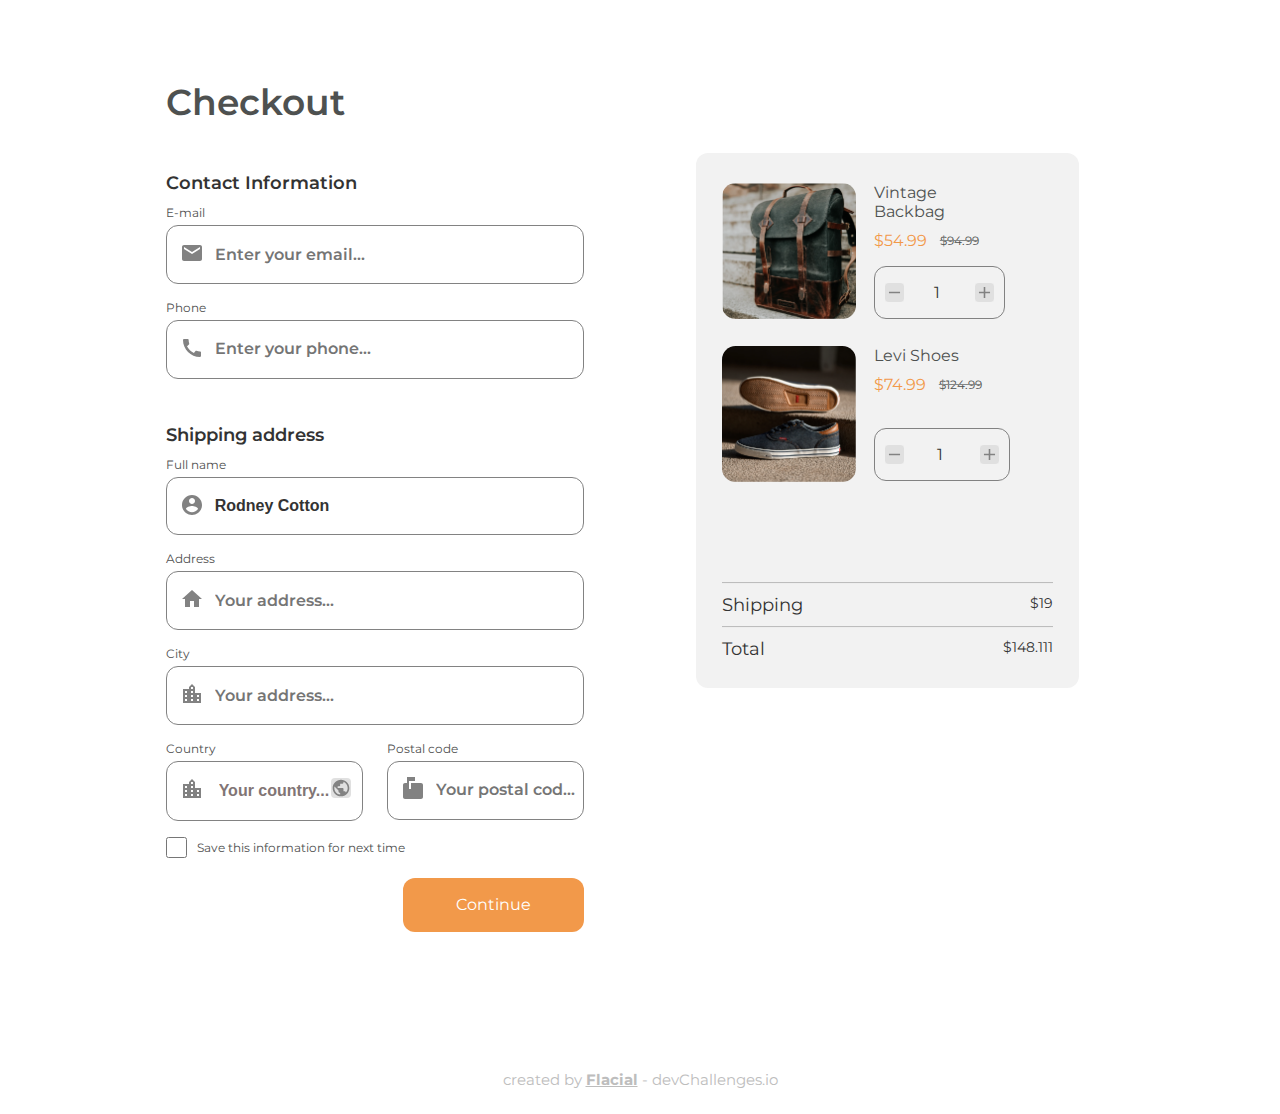
==== commit cfa0e4a9: "Update index.html" ====
--- a/checkout-page/index.html
+++ b/checkout-page/index.html
@@ -173,9 +173,7 @@
                                             <option value="United Kingdom">United Kingdom</option>
                                             <option value="Palestine">Palestine</option>
                                         </select>
-                                        <svg xmlns="http://www.w3.org/2000/svg" height="24" viewBox="0 0 24 24" width="24">
-                                            <path d="M24 24H0V0h24v24z" fill="none" opacity=".87" />
-                                            <path d="M16.59 8.59L12 13.17 7.41 8.59 6 10l6 6 6-6-1.41-1.41z" /></svg>
+                                        <svg xmlns="http://www.w3.org/2000/svg" height="24" viewBox="0 0 24 24" width="24"><path d="M0 0h24v24H0V0z" fill="none"/><path d="M12 2C6.48 2 2 6.48 2 12s4.48 10 10 10 10-4.48 10-10S17.52 2 12 2zM4 12c0-.61.08-1.21.21-1.78L8.99 15v1c0 1.1.9 2 2 2v1.93C7.06 19.43 4 16.07 4 12zm13.89 5.4c-.26-.81-1-1.4-1.9-1.4h-1v-3c0-.55-.45-1-1-1h-6v-2h2c.55 0 1-.45 1-1V7h2c1.1 0 2-.9 2-2v-.41C17.92 5.77 20 8.65 20 12c0 2.08-.81 3.98-2.11 5.4z"/></svg>
                                     </div>
                                 </div>
                                 <svg xmlns="http://www.w3.org/2000/svg" height="19px" viewBox="0 0 24 24" width="18px"
@@ -217,4 +215,4 @@
       </footer>
 </body>
 
-</html>+</html>
--- a/checkout-page/main.css
+++ b/checkout-page/main.css
@@ -122,7 +122,7 @@
     font-size: 1rem;
     color: #333333;
     text-align: center;
-    /* padding: 0 0 0 10%;    */
+    padding: 0 0 0 10%;   
 }
 
 button:hover svg{
@@ -189,9 +189,10 @@
     text-overflow: ellipsis;
 }
 
-.input-field input:focus {
+.input-field input:focus, select:focus {
     box-shadow: 0 0 0 3px rgb(185, 185, 255);
     outline: none;
+    border-color: transparent;
 }
 
 .input-field svg {
@@ -517,4 +518,4 @@
     .wrapper {
         column-gap: 7rem;
     }
-}+}
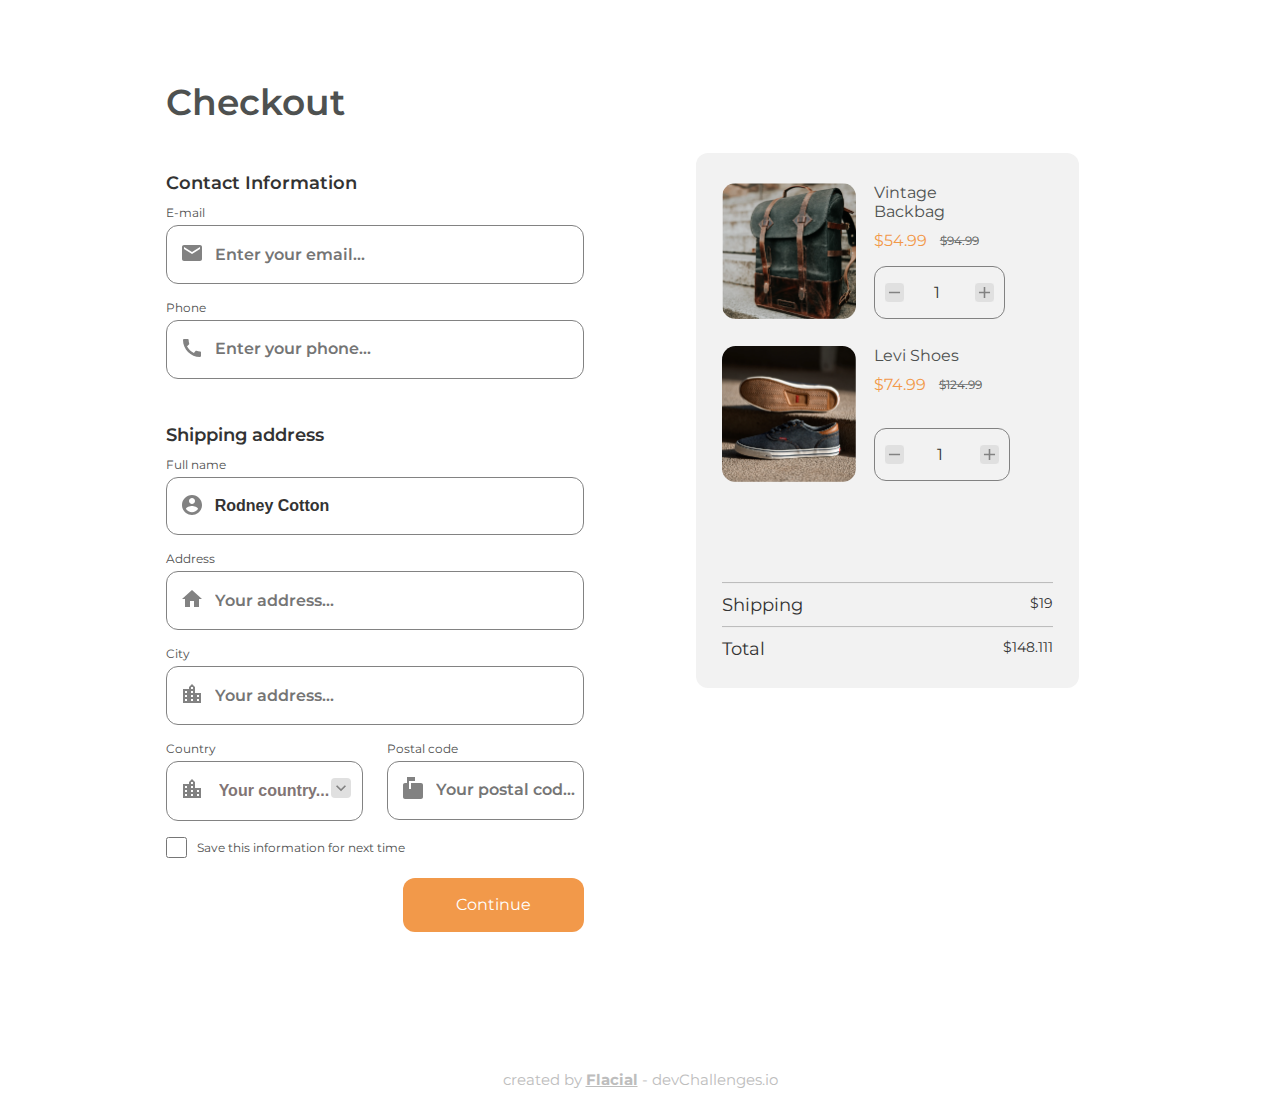
==== commit 98720a6c: "Update index.html" ====
--- a/checkout-page/index.html
+++ b/checkout-page/index.html
@@ -173,7 +173,9 @@
                                             <option value="United Kingdom">United Kingdom</option>
                                             <option value="Palestine">Palestine</option>
                                         </select>
-                                        <svg xmlns="http://www.w3.org/2000/svg" height="24" viewBox="0 0 24 24" width="24"><path d="M0 0h24v24H0V0z" fill="none"/><path d="M12 2C6.48 2 2 6.48 2 12s4.48 10 10 10 10-4.48 10-10S17.52 2 12 2zM4 12c0-.61.08-1.21.21-1.78L8.99 15v1c0 1.1.9 2 2 2v1.93C7.06 19.43 4 16.07 4 12zm13.89 5.4c-.26-.81-1-1.4-1.9-1.4h-1v-3c0-.55-.45-1-1-1h-6v-2h2c.55 0 1-.45 1-1V7h2c1.1 0 2-.9 2-2v-.41C17.92 5.77 20 8.65 20 12c0 2.08-.81 3.98-2.11 5.4z"/></svg>
+                                        <svg xmlns="http://www.w3.org/2000/svg" height="24" viewBox="0 0 24 24" width="24">
+                                            <path d="M24 24H0V0h24v24z" fill="none" opacity=".87" />
+                                            <path d="M16.59 8.59L12 13.17 7.41 8.59 6 10l6 6 6-6-1.41-1.41z" /></svg>                                   
                                     </div>
                                 </div>
                                 <svg xmlns="http://www.w3.org/2000/svg" height="19px" viewBox="0 0 24 24" width="18px"
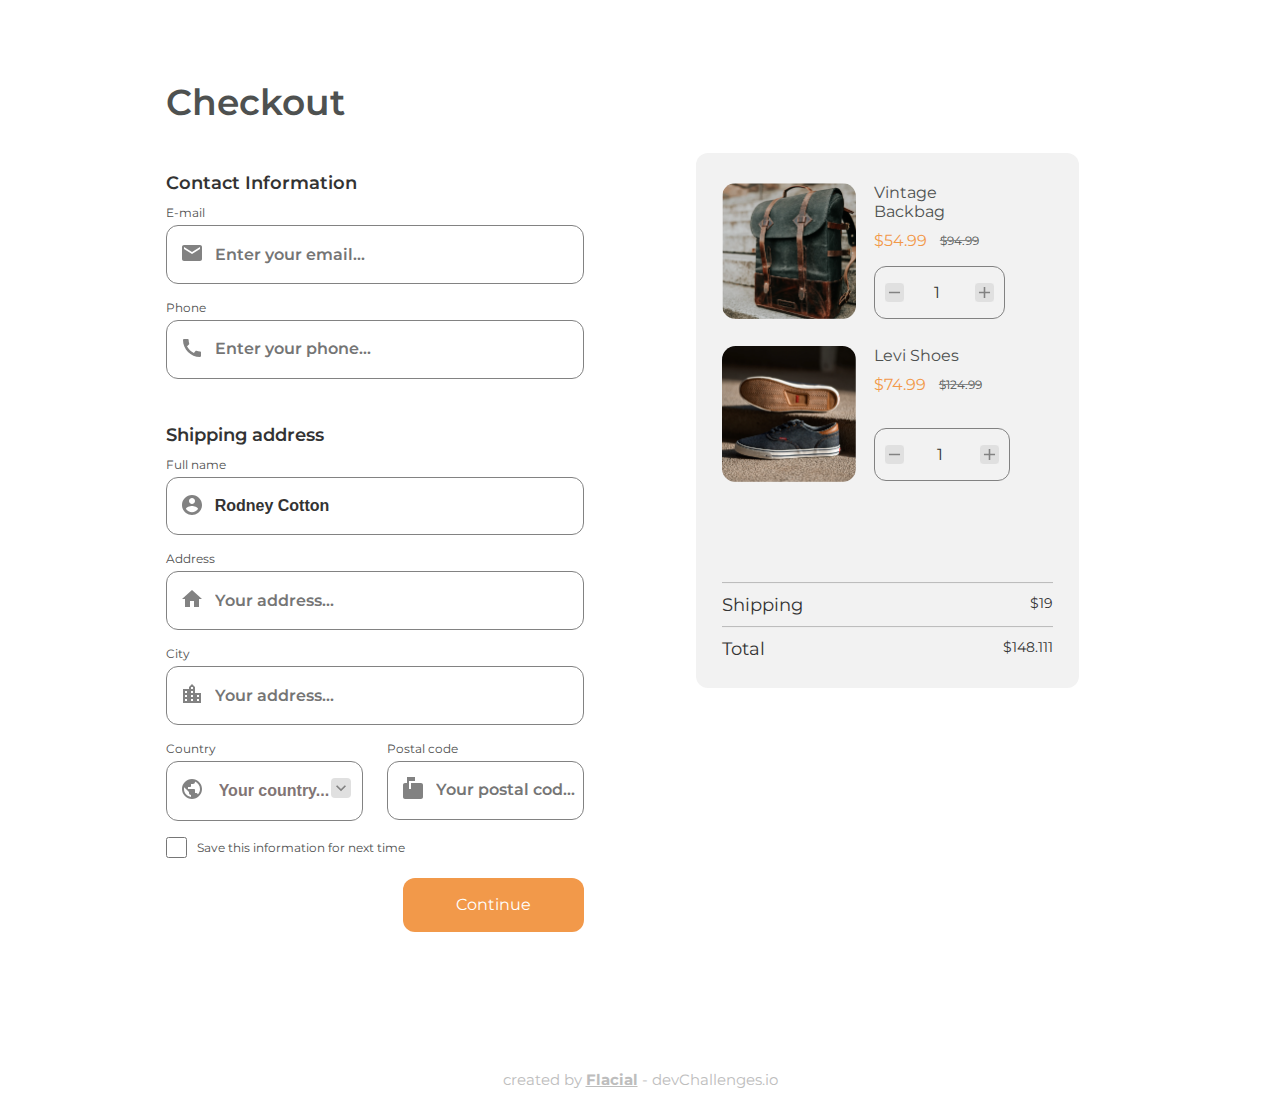
==== commit 93d96a5f: "Update index.html" ====
--- a/checkout-page/index.html
+++ b/checkout-page/index.html
@@ -178,12 +178,7 @@
                                             <path d="M16.59 8.59L12 13.17 7.41 8.59 6 10l6 6 6-6-1.41-1.41z" /></svg>                                   
                                     </div>
                                 </div>
-                                <svg xmlns="http://www.w3.org/2000/svg" height="19px" viewBox="0 0 24 24" width="18px"
-                                    fill="#000000">
-                                    <path d="M0 0h24v24H0z" fill="none" />
-                                    <path
-                                        d="M15 11V5l-3-3-3 3v2H3v14h18V11h-6zm-8 8H5v-2h2v2zm0-4H5v-2h2v2zm0-4H5V9h2v2zm6 8h-2v-2h2v2zm0-4h-2v-2h2v2zm0-4h-2V9h2v2zm0-4h-2V5h2v2zm6 12h-2v-2h2v2zm0-4h-2v-2h2v2z" />
-                                    </svg>
+                                <svg xmlns="http://www.w3.org/2000/svg" height="24" viewBox="0 0 24 24" width="24"><path d="M0 0h24v24H0V0z" fill="none"/><path d="M12 2C6.48 2 2 6.48 2 12s4.48 10 10 10 10-4.48 10-10S17.52 2 12 2zM4 12c0-.61.08-1.21.21-1.78L8.99 15v1c0 1.1.9 2 2 2v1.93C7.06 19.43 4 16.07 4 12zm13.89 5.4c-.26-.81-1-1.4-1.9-1.4h-1v-3c0-.55-.45-1-1-1h-6v-2h2c.55 0 1-.45 1-1V7h2c1.1 0 2-.9 2-2v-.41C17.92 5.77 20 8.65 20 12c0 2.08-.81 3.98-2.11 5.4z"/></svg>
                             </div>
                             <div class="input-field">
                                 <span>Postal code</span>
